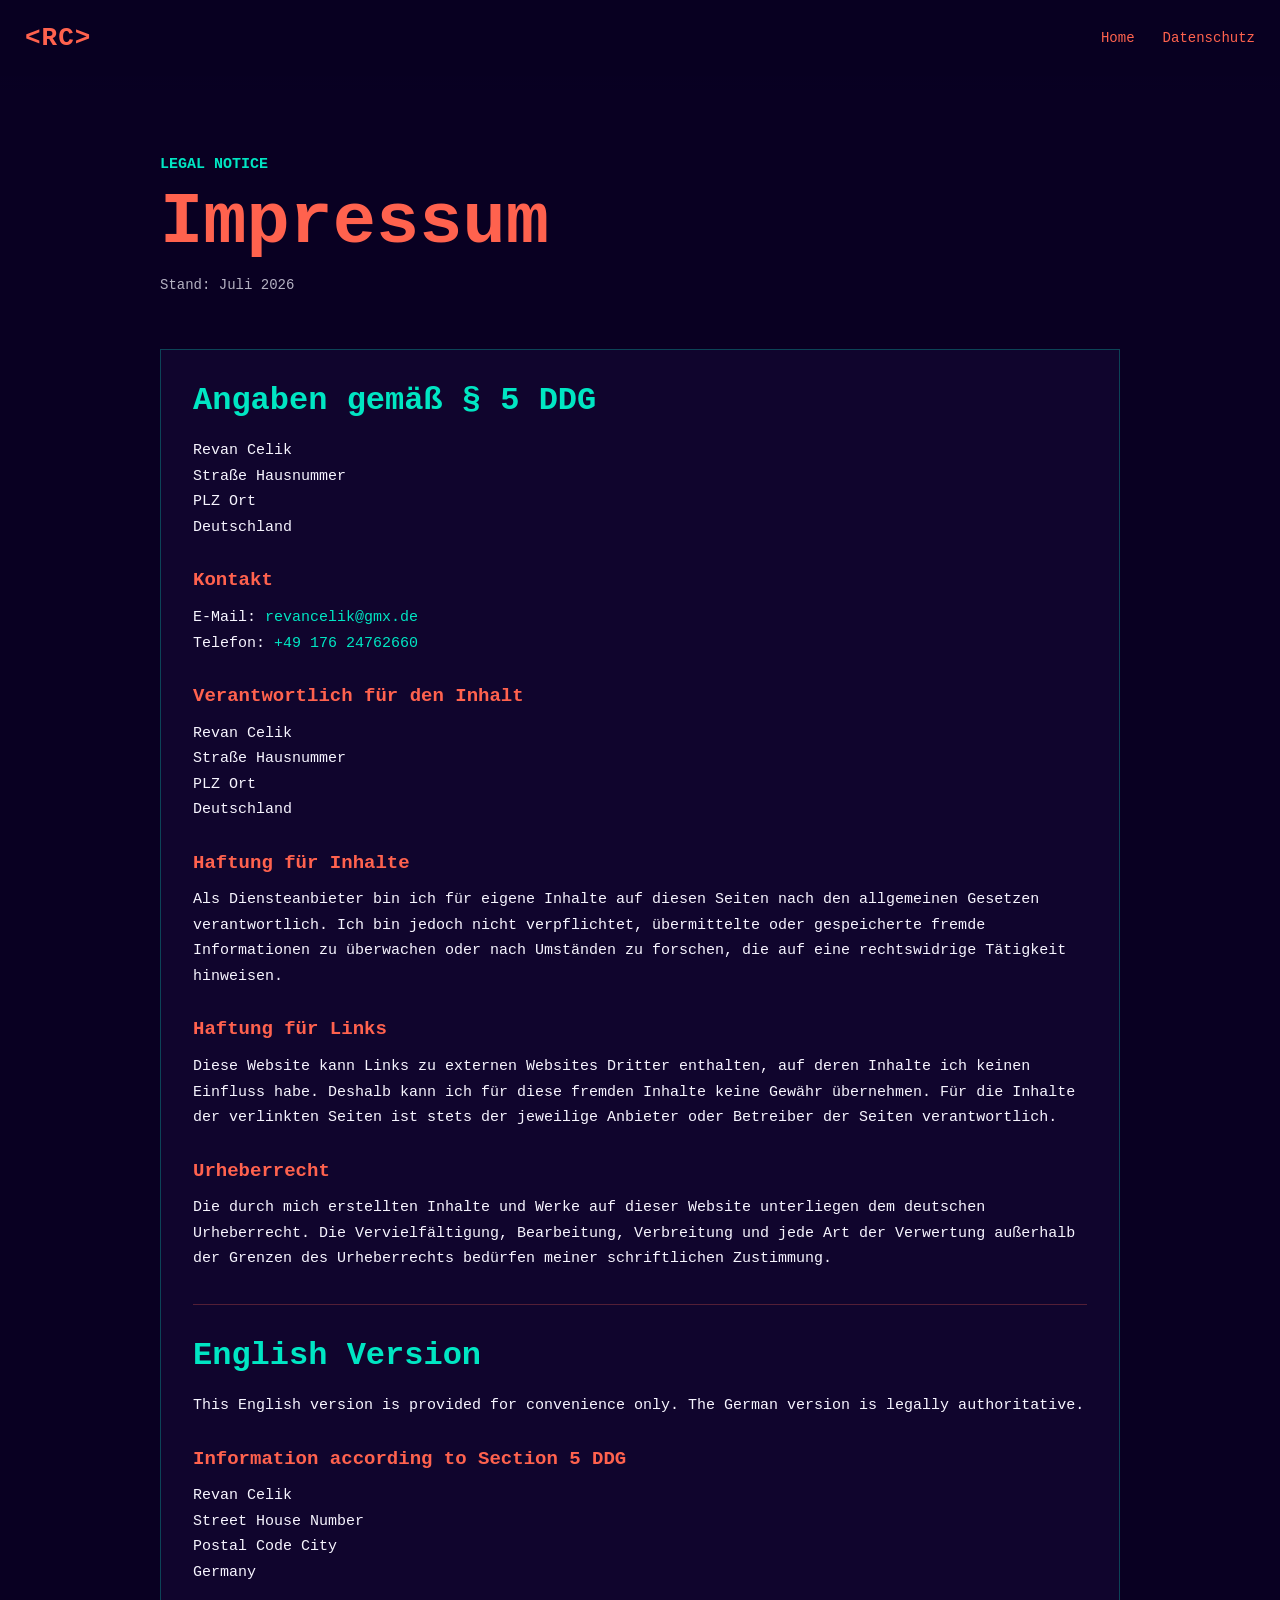
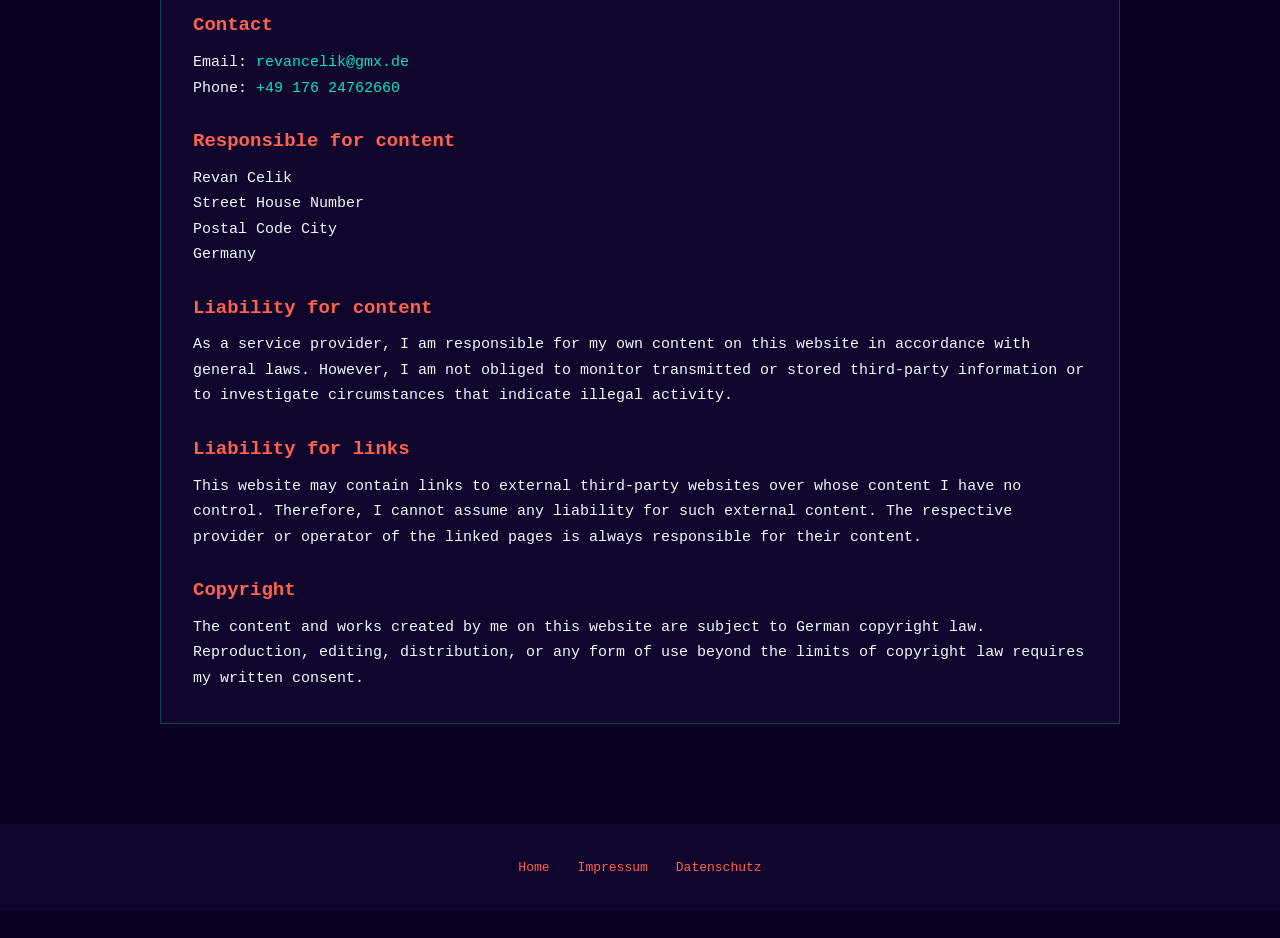
==== legal/legalnotice.html @ 3f2fee21 "Add legal.css for styling legal documents with responsive design and custom fonts" ====
<!DOCTYPE html>
<html lang="de">
<head>
    <meta charset="UTF-8">
    <meta name="viewport" content="width=device-width, initial-scale=1.0">
    <title>Impressum | Revan Celik</title>
    <link rel="stylesheet" href="./legal.css">
</head>

<body>
    <header class="legal-header">
        <a class="legal-logo" href="../index.html" aria-label="Zur Startseite">
            &lt;RC&gt;
        </a>

        <nav class="legal-nav" aria-label="Rechtliche Navigation">
            <a href="../index.html">Home</a>
            <a href="./privacypolicy.html">Datenschutz</a>
        </nav>
    </header>

    <main class="legal-main">
        <section class="legal-hero">
            <p class="legal-label">Legal Notice</p>
            <h1 class="legal-title">Impressum</h1>
            <p class="legal-updated">Stand: Juli 2026</p>
        </section>

        <div class="legal-content">
            <section class="legal-section">
                <h2>Angaben gemäß § 5 DDG</h2>

                <p>
                    Revan Celik<br>
                    Straße Hausnummer<br>
                    PLZ Ort<br>
                    Deutschland
                </p>

                <h3>Kontakt</h3>

                <p>
                    E-Mail:
                    <a href="mailto:revancelik@gmx.de">revancelik@gmx.de</a><br>
                    Telefon:
                    <a href="tel:+4917624762660">+49 176 24762660</a>
                </p>

                <h3>Verantwortlich für den Inhalt</h3>

                <p>
                    Revan Celik<br>
                    Straße Hausnummer<br>
                    PLZ Ort<br>
                    Deutschland
                </p>

                <h3>Haftung für Inhalte</h3>

                <p>
                    Als Diensteanbieter bin ich für eigene Inhalte auf diesen Seiten nach den allgemeinen Gesetzen
                    verantwortlich. Ich bin jedoch nicht verpflichtet, übermittelte oder gespeicherte fremde
                    Informationen zu überwachen oder nach Umständen zu forschen, die auf eine rechtswidrige Tätigkeit
                    hinweisen.
                </p>

                <h3>Haftung für Links</h3>

                <p>
                    Diese Website kann Links zu externen Websites Dritter enthalten, auf deren Inhalte ich keinen
                    Einfluss habe. Deshalb kann ich für diese fremden Inhalte keine Gewähr übernehmen. Für die Inhalte
                    der verlinkten Seiten ist stets der jeweilige Anbieter oder Betreiber der Seiten verantwortlich.
                </p>

                <h3>Urheberrecht</h3>

                <p>
                    Die durch mich erstellten Inhalte und Werke auf dieser Website unterliegen dem deutschen
                    Urheberrecht. Die Vervielfältigung, Bearbeitung, Verbreitung und jede Art der Verwertung außerhalb
                    der Grenzen des Urheberrechts bedürfen meiner schriftlichen Zustimmung.
                </p>

                <div class="legal-language-block">
                    <h2>English Version</h2>

                    <p class="legal-note">
                        This English version is provided for convenience only. The German version is legally authoritative.
                    </p>

                    <h3>Information according to Section 5 DDG</h3>

                    <p>
                        Revan Celik<br>
                        Street House Number<br>
                        Postal Code City<br>
                        Germany
                    </p>

                    <h3>Contact</h3>

                    <p>
                        Email:
                        <a href="mailto:revancelik@gmx.de">revancelik@gmx.de</a><br>
                        Phone:
                        <a href="tel:+4917624762660">+49 176 24762660</a>
                    </p>

                    <h3>Responsible for content</h3>

                    <p>
                        Revan Celik<br>
                        Street House Number<br>
                        Postal Code City<br>
                        Germany
                    </p>

                    <h3>Liability for content</h3>

                    <p>
                        As a service provider, I am responsible for my own content on this website in accordance with
                        general laws. However, I am not obliged to monitor transmitted or stored third-party information
                        or to investigate circumstances that indicate illegal activity.
                    </p>

                    <h3>Liability for links</h3>

                    <p>
                        This website may contain links to external third-party websites over whose content I have no
                        control. Therefore, I cannot assume any liability for such external content. The respective
                        provider or operator of the linked pages is always responsible for their content.
                    </p>

                    <h3>Copyright</h3>

                    <p>
                        The content and works created by me on this website are subject to German copyright law.
                        Reproduction, editing, distribution, or any form of use beyond the limits of copyright law
                        requires my written consent.
                    </p>
                </div>
            </section>
        </div>
    </main>

    <footer class="legal-footer">
        <div class="legal-footer-inner">
            <a href="../index.html">Home</a>
            <a href="./legalnotice.html">Impressum</a>
            <a href="./privacypolicy.html">Datenschutz</a>
        </div>
    </footer>
</body>
</html>
---- legal/legal.css ----
@font-face {
    font-family: "Fira Code";
    src: url("../fonts/FiraCode-Regular.woff2") format("woff2");
    font-weight: 400;
    font-style: normal;
    font-display: swap;
}

@font-face {
    font-family: "Fira Code";
    src: url("../fonts/FiraCode-Medium.woff2") format("woff2");
    font-weight: 500;
    font-style: normal;
    font-display: swap;
}

@font-face {
    font-family: "Fira Code";
    src: url("../fonts/FiraCode-SemiBold.woff2") format("woff2");
    font-weight: 600;
    font-style: normal;
    font-display: swap;
}

@font-face {
    font-family: "Fira Code";
    src: url("../fonts/FiraCode-Bold.woff2") format("woff2");
    font-weight: 700;
    font-style: normal;
    font-display: swap;
}

:root {
    --background: #090022;
    --background-secondary: #10052d;
    --primary: #00e6c3;
    --accent: #ff624e;
    --text: #f7f5ff;
    --header-height: 76px;
}

* {
    box-sizing: border-box;
    margin: 0;
    padding: 0;
}

html {
    scroll-behavior: smooth;
}

body {
    min-width: 320px;
    min-height: 100vh;
    background-color: var(--background);
    color: var(--text);
    font-family: "Fira Code", monospace;
}

a {
    color: inherit;
    text-decoration: none;
}

.legal-header {
    position: fixed;
    top: 0;
    left: 0;
    z-index: 1000;

    display: flex;
    align-items: center;
    justify-content: space-between;

    width: 100%;
    height: var(--header-height);
    padding: 0 max(24px, calc((100% - 1230px) / 2));

    background-color: rgba(9, 0, 34, 0.96);
    backdrop-filter: blur(10px);
}

.legal-header::after {
    content: "";
    position: absolute;
    left: 0;
    bottom: -14px;

    width: 100%;
    height: 14px;

    background: linear-gradient(
        to bottom,
        rgba(9, 0, 34, 0.75),
        rgba(9, 0, 34, 0)
    );

    pointer-events: none;
}

.legal-logo {
    color: var(--accent);
    font-size: 26px;
    font-weight: 700;
    letter-spacing: 1px;
}

.legal-nav {
    display: flex;
    align-items: center;
    gap: 28px;
}

.legal-nav a {
    color: var(--accent);
    font-size: 14px;
    font-weight: 500;
    transition:
        color 150ms ease,
        transform 150ms ease;
}

.legal-nav a:hover {
    color: var(--primary);
    transform: translateY(-2px);
}

.legal-main {
    width: min(100% - 48px, 960px);
    margin: 0 auto;
    padding: calc(var(--header-height) + 80px) 0 100px;
}

.legal-hero {
    margin-bottom: 56px;
}

.legal-label {
    margin-bottom: 14px;
    color: var(--primary);
    font-size: 15px;
    font-weight: 600;
    text-transform: uppercase;
}

.legal-title {
    color: var(--accent);
    font-size: clamp(38px, 6vw, 72px);
    line-height: 1;
}

.legal-updated {
    margin-top: 18px;
    color: rgba(247, 245, 255, 0.72);
    font-size: 14px;
}

.legal-content {
    display: flex;
    flex-direction: column;
    gap: 42px;
}

.legal-section {
    padding: 32px;
    border: 1px solid rgba(0, 230, 195, 0.28);
    background-color: var(--background-secondary);
}

.legal-section h2 {
    margin-bottom: 18px;
    color: var(--primary);
    font-size: clamp(22px, 3vw, 32px);
    line-height: 1.2;
}

.legal-section h3 {
    margin: 28px 0 12px;
    color: var(--accent);
    font-size: 19px;
    line-height: 1.3;
}

.legal-section p,
.legal-section li {
    color: var(--text);
    font-size: 15px;
    line-height: 1.7;
}

.legal-section p + p {
    margin-top: 14px;
}

.legal-section ul {
    margin: 12px 0 0 22px;
}

.legal-section a {
    color: var(--primary);
    word-break: break-word;
}

.legal-section a:hover {
    color: var(--accent);
    text-decoration: underline;
}

.legal-note {
    color: rgba(247, 245, 255, 0.72);
    font-size: 13px;
}

.legal-language-block {
    margin-top: 32px;
    padding-top: 32px;
    border-top: 1px solid rgba(255, 98, 78, 0.28);
}

.legal-footer {
    padding: 36px 24px;
    background-color: var(--background-secondary);
}

.legal-footer-inner {
    display: flex;
    justify-content: center;
    gap: 28px;
    width: min(100%, 1230px);
    margin: 0 auto;
}

.legal-footer a {
    color: var(--accent);
    font-size: 13px;
    transition: color 150ms ease;
}

.legal-footer a:hover {
    color: var(--primary);
}

@media only screen and (max-width: 700px) {
    :root {
        --header-height: 68px;
    }

    .legal-header {
        padding: 0 16px;
    }

    .legal-logo {
        font-size: 21px;
    }

    .legal-nav {
        gap: 16px;
    }

    .legal-nav a {
        font-size: 12px;
    }

    .legal-main {
        width: min(100% - 32px, 960px);
        padding: calc(var(--header-height) + 60px) 0 80px;
    }

    .legal-section {
        padding: 24px 18px;
    }

    .legal-section p,
    .legal-section li {
        font-size: 14px;
    }

    .legal-footer-inner {
        flex-direction: column;
        align-items: center;
        gap: 16px;
    }
}
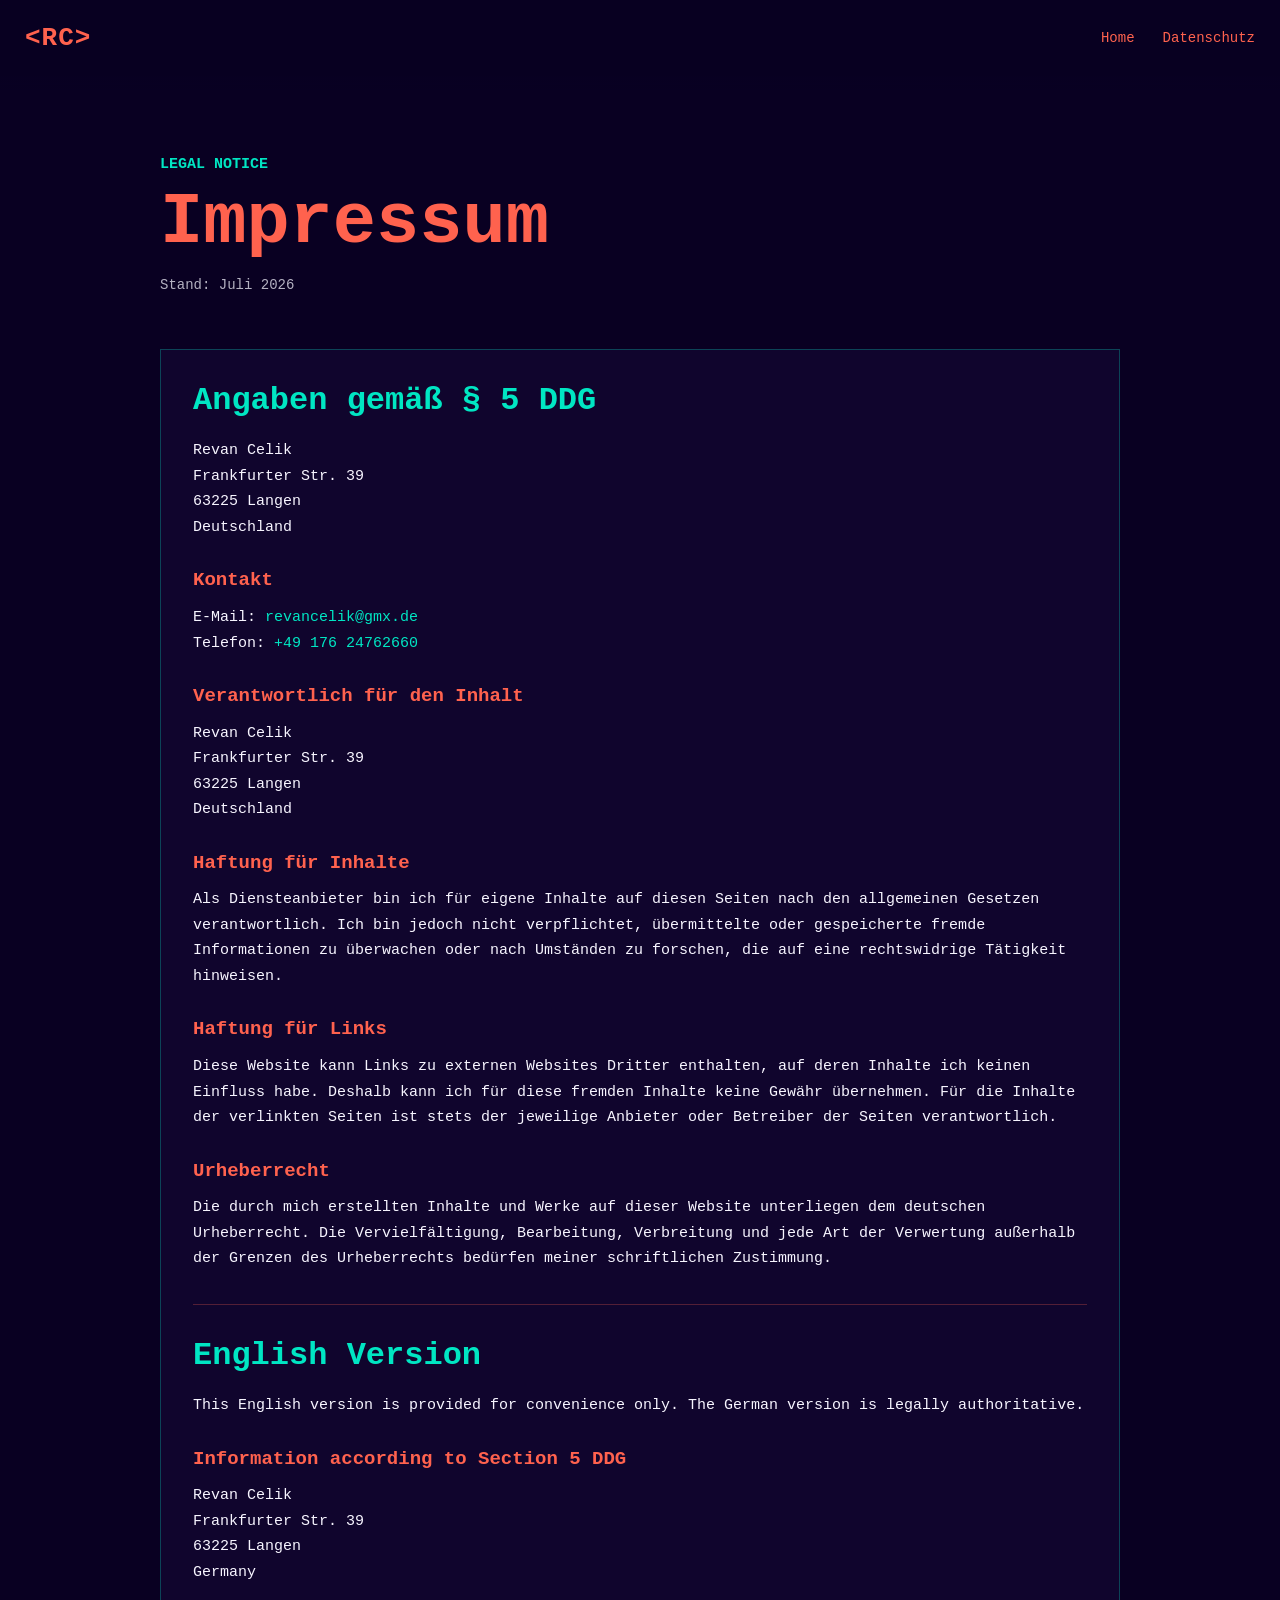
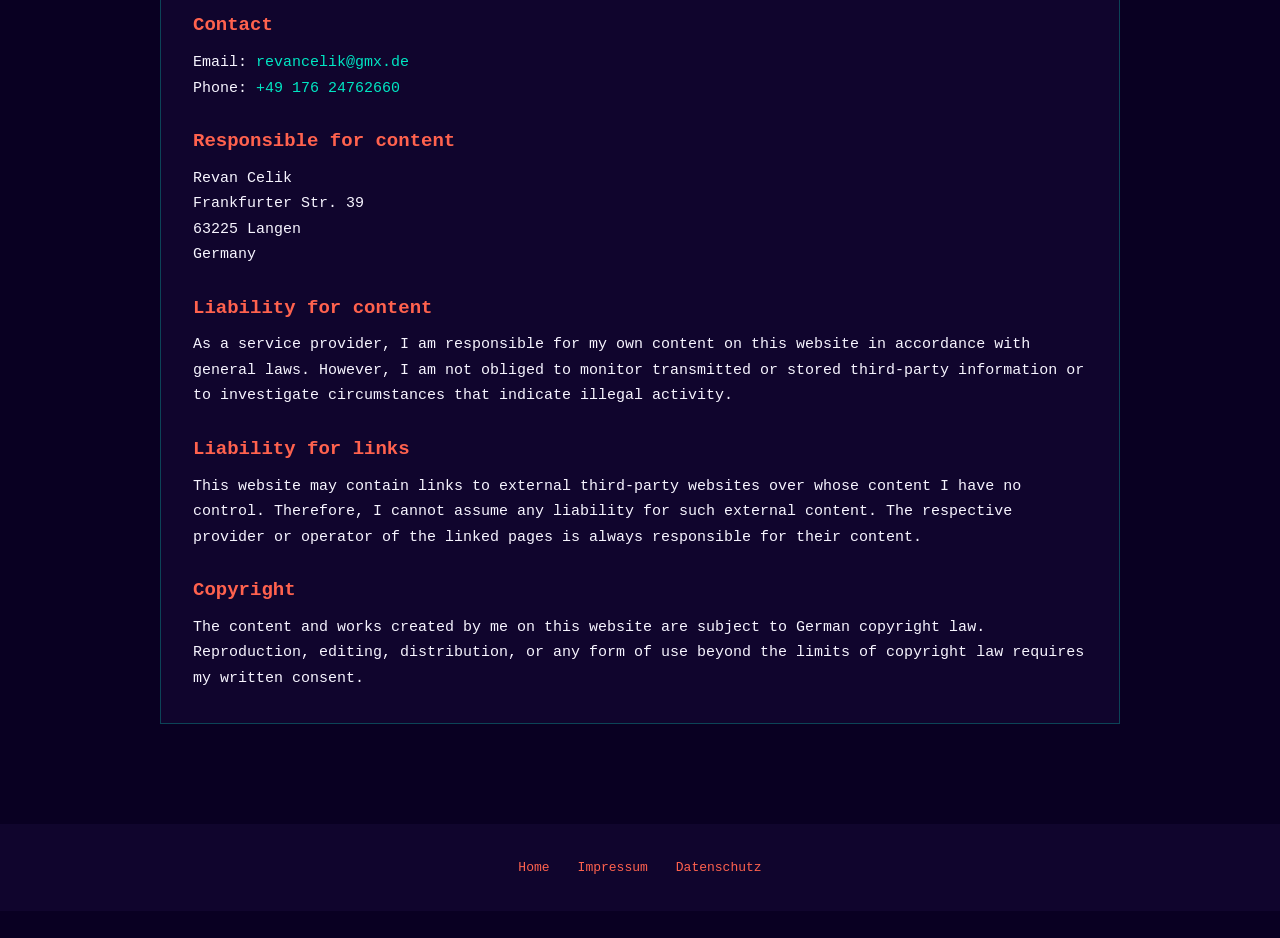
==== commit 6f236944: "Add mobile skills call-to-action and update legal address details" ====
--- a/legal/legalnotice.html
+++ b/legal/legalnotice.html
@@ -32,8 +32,8 @@
 
                 <p>
                     Revan Celik<br>
-                    Straße Hausnummer<br>
-                    PLZ Ort<br>
+                    Frankfurter Str. 39<br>
+                    63225 Langen<br>
                     Deutschland
                 </p>
 
@@ -50,8 +50,8 @@
 
                 <p>
                     Revan Celik<br>
-                    Straße Hausnummer<br>
-                    PLZ Ort<br>
+                    Frankfurter Str. 39<br>
+                    63225 Langen<br>
                     Deutschland
                 </p>
 
@@ -91,8 +91,8 @@
 
                     <p>
                         Revan Celik<br>
-                        Street House Number<br>
-                        Postal Code City<br>
+                        Frankfurter Str. 39<br>
+                        63225 Langen<br>
                         Germany
                     </p>
 
@@ -109,8 +109,8 @@
 
                     <p>
                         Revan Celik<br>
-                        Street House Number<br>
-                        Postal Code City<br>
+                        Frankfurter Str. 39<br>
+                        63225 Langen<br>
                         Germany
                     </p>
 
--- a/legal/legal.css
+++ b/legal/legal.css
@@ -89,11 +89,9 @@
     width: 100%;
     height: 14px;
 
-    background: linear-gradient(
-        to bottom,
-        rgba(9, 0, 34, 0.75),
-        rgba(9, 0, 34, 0)
-    );
+    background: linear-gradient(to bottom,
+            rgba(9, 0, 34, 0.75),
+            rgba(9, 0, 34, 0));
 
     pointer-events: none;
 }
@@ -188,7 +186,7 @@
     line-height: 1.7;
 }
 
-.legal-section p + p {
+.legal-section p+p {
     margin-top: 14px;
 }
 
@@ -266,6 +264,13 @@
         padding: calc(var(--header-height) + 60px) 0 80px;
     }
 
+    .legal-title {
+        font-size: clamp(28px, 9vw, 42px);
+        line-height: 1.1;
+        overflow-wrap: anywhere;
+        hyphens: auto;
+    }
+
     .legal-section {
         padding: 24px 18px;
     }
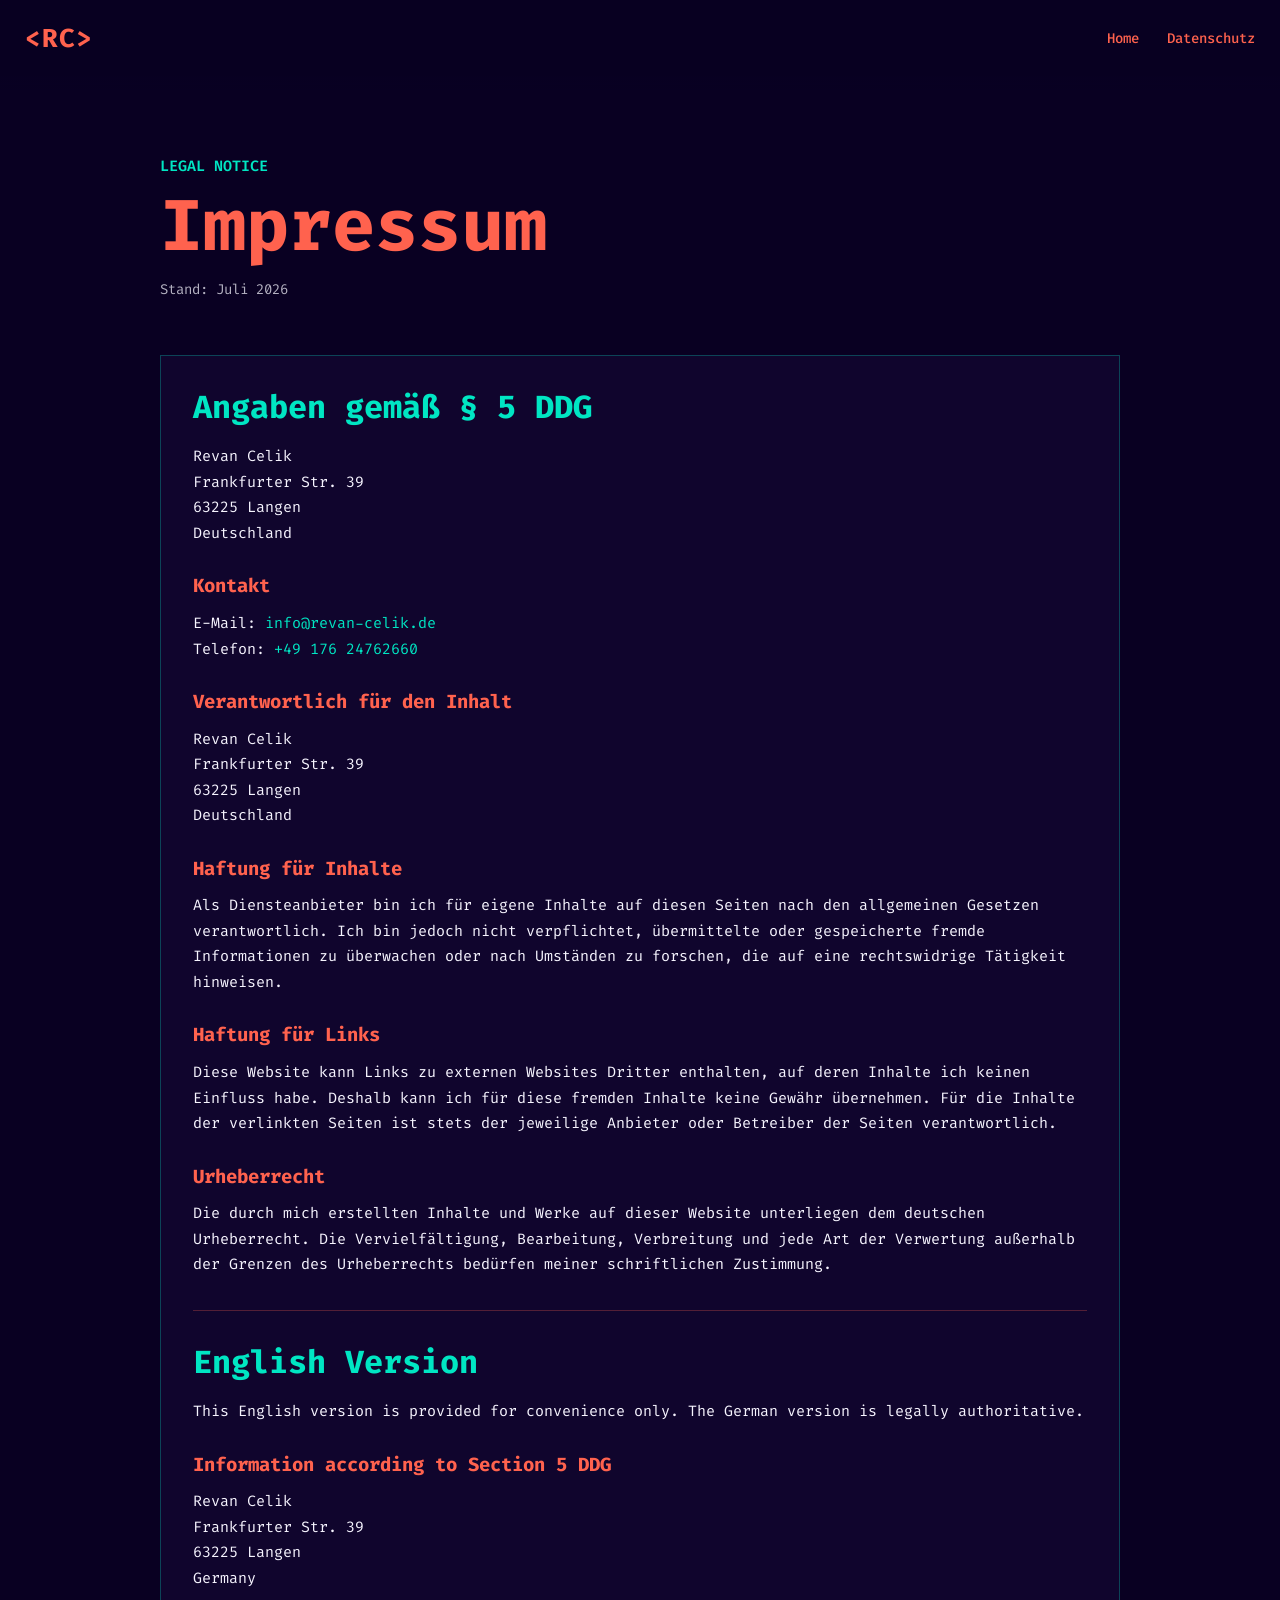
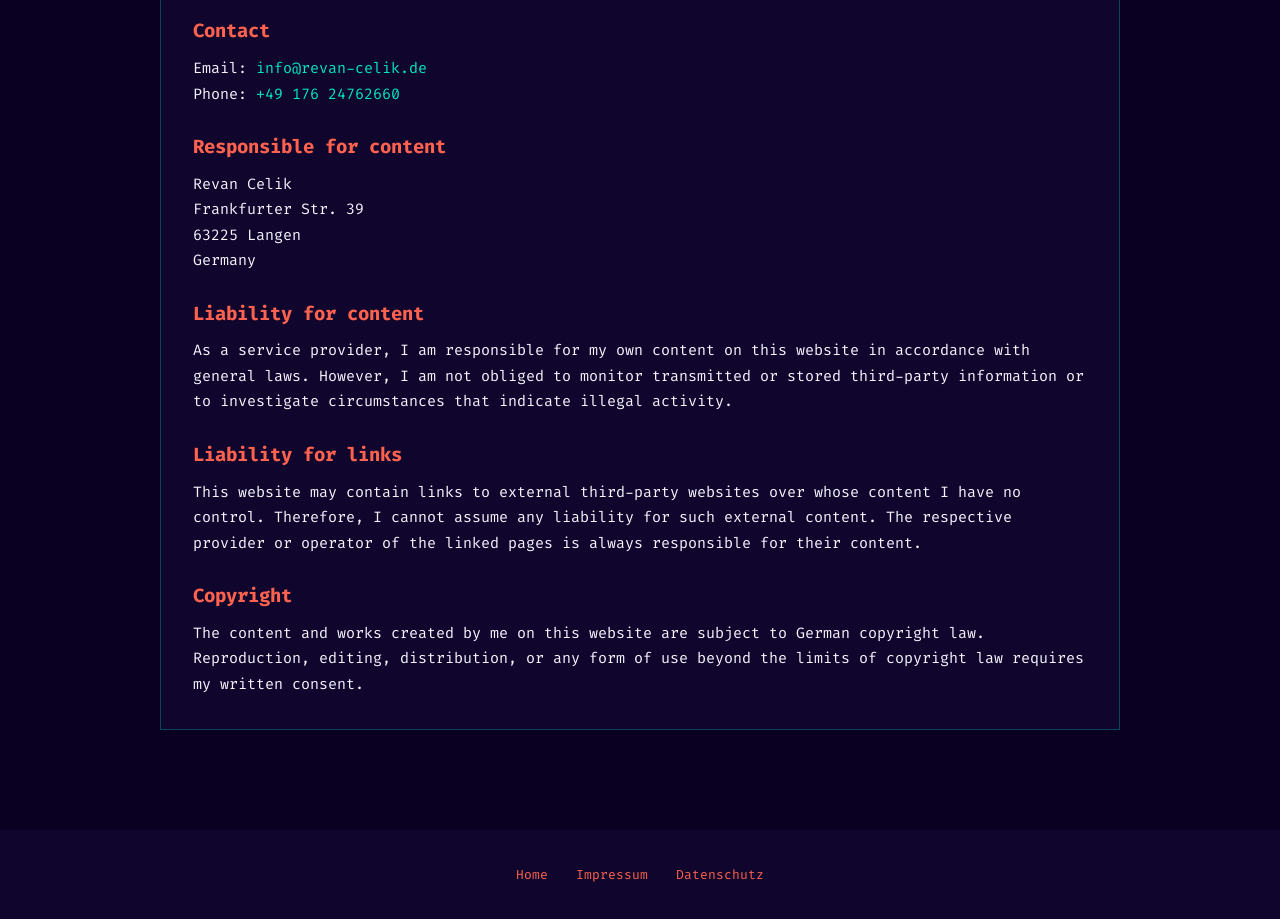
==== commit 2e87e352: "Update contact form email and enhance validation messages" ====
--- a/legal/legalnotice.html
+++ b/legal/legalnotice.html
@@ -41,7 +41,7 @@
 
                 <p>
                     E-Mail:
-                    <a href="mailto:revancelik@gmx.de">revancelik@gmx.de</a><br>
+                    <a href="mailto:info@revan-celik.de">info@revan-celik.de</a><br>
                     Telefon:
                     <a href="tel:+4917624762660">+49 176 24762660</a>
                 </p>
@@ -100,7 +100,7 @@
 
                     <p>
                         Email:
-                        <a href="mailto:revancelik@gmx.de">revancelik@gmx.de</a><br>
+                        <a href="mailto:info@revan-celik.de">info@revan-celik.de</a><br>
                         Phone:
                         <a href="tel:+4917624762660">+49 176 24762660</a>
                     </p>
@@ -150,4 +150,4 @@
         </div>
     </footer>
 </body>
-</html>+</html>
--- a/legal/legal.css
+++ b/legal/legal.css
@@ -1,6 +1,6 @@
 @font-face {
     font-family: "Fira Code";
-    src: url("../fonts/FiraCode-Regular.woff2") format("woff2");
+    src: url("../fonts/FiraCode-Regular.ttf") format("truetype");
     font-weight: 400;
     font-style: normal;
     font-display: swap;
@@ -8,7 +8,7 @@
 
 @font-face {
     font-family: "Fira Code";
-    src: url("../fonts/FiraCode-Medium.woff2") format("woff2");
+    src: url("../fonts/FiraCode-Medium.ttf") format("truetype");
     font-weight: 500;
     font-style: normal;
     font-display: swap;
@@ -16,7 +16,7 @@
 
 @font-face {
     font-family: "Fira Code";
-    src: url("../fonts/FiraCode-SemiBold.woff2") format("woff2");
+    src: url("../fonts/FiraCode-SemiBold.ttf") format("truetype");
     font-weight: 600;
     font-style: normal;
     font-display: swap;
@@ -24,7 +24,7 @@
 
 @font-face {
     font-family: "Fira Code";
-    src: url("../fonts/FiraCode-Bold.woff2") format("woff2");
+    src: url("../fonts/FiraCode-Bold.ttf") format("truetype");
     font-weight: 700;
     font-style: normal;
     font-display: swap;
@@ -285,4 +285,4 @@
         align-items: center;
         gap: 16px;
     }
-}+}
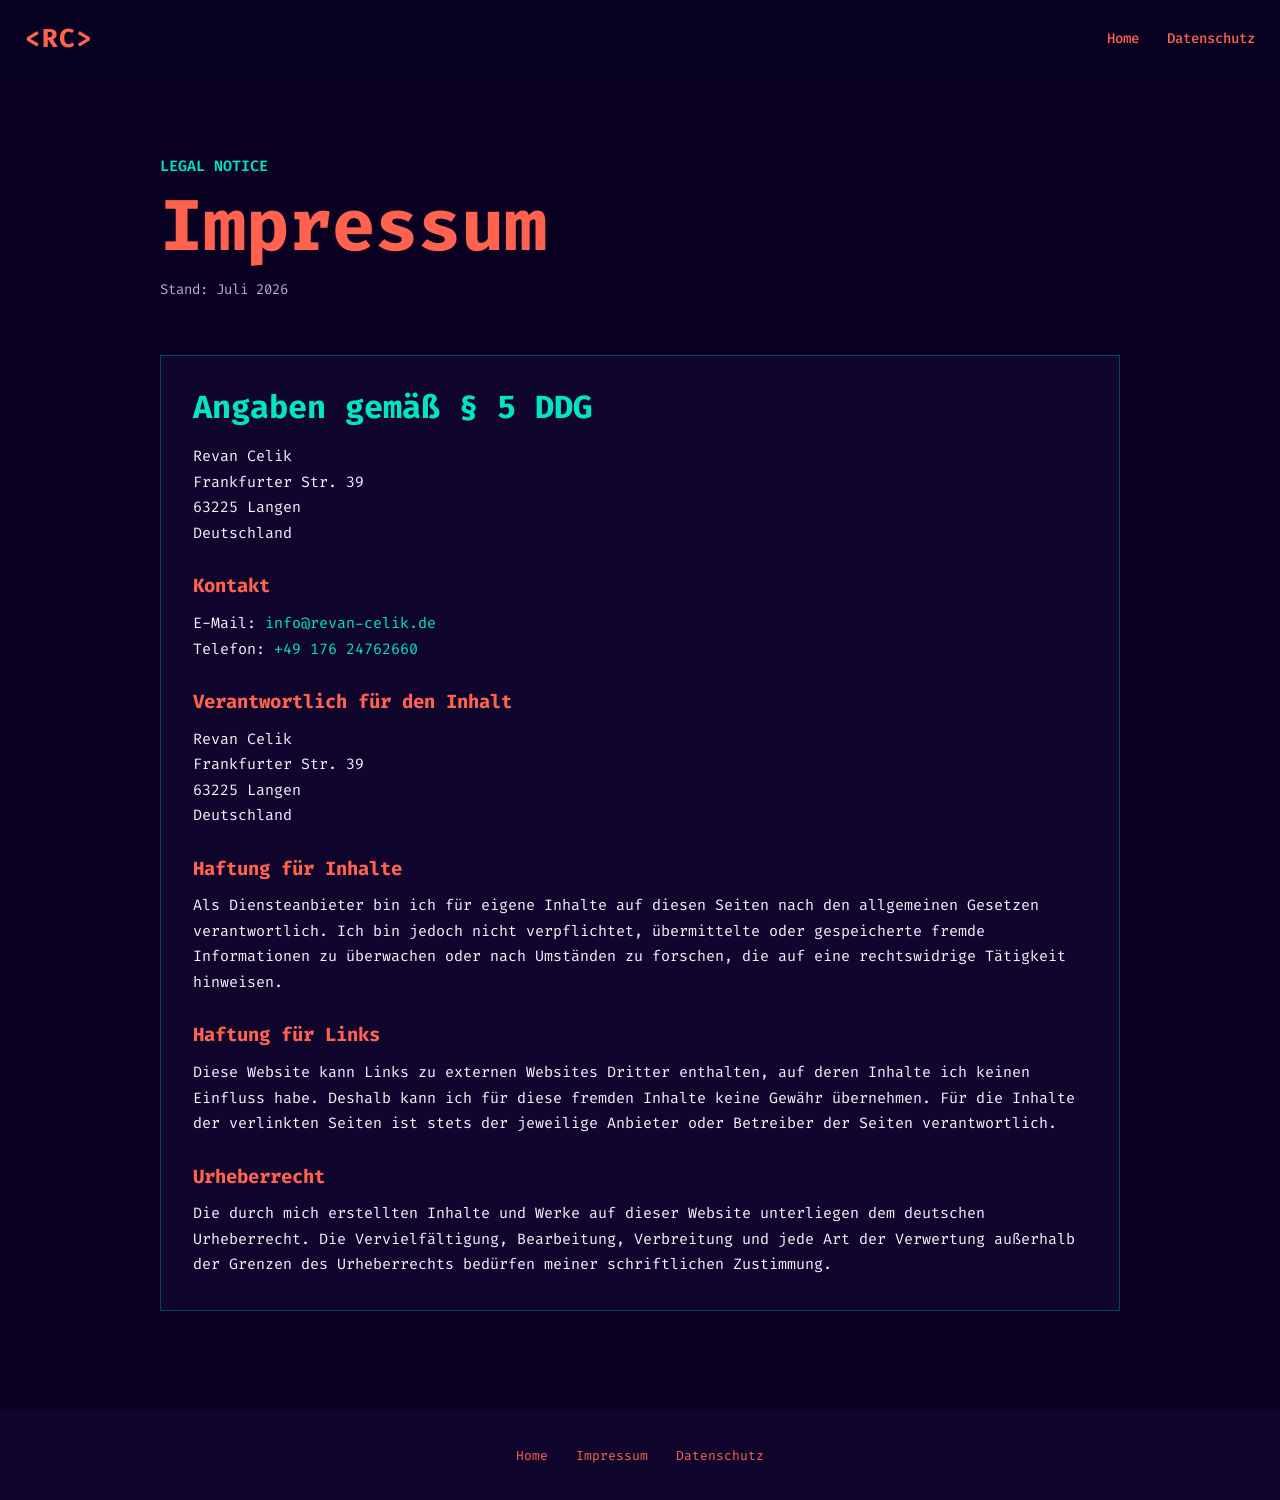
==== commit 4b6dc5f2: "Add scroll animations and legal /privacy language functionality" ====
--- a/legal/legalnotice.html
+++ b/legal/legalnotice.html
@@ -149,5 +149,6 @@
             <a href="./privacypolicy.html">Datenschutz</a>
         </div>
     </footer>
+    <script src="./legal-language.js"></script>
 </body>
 </html>
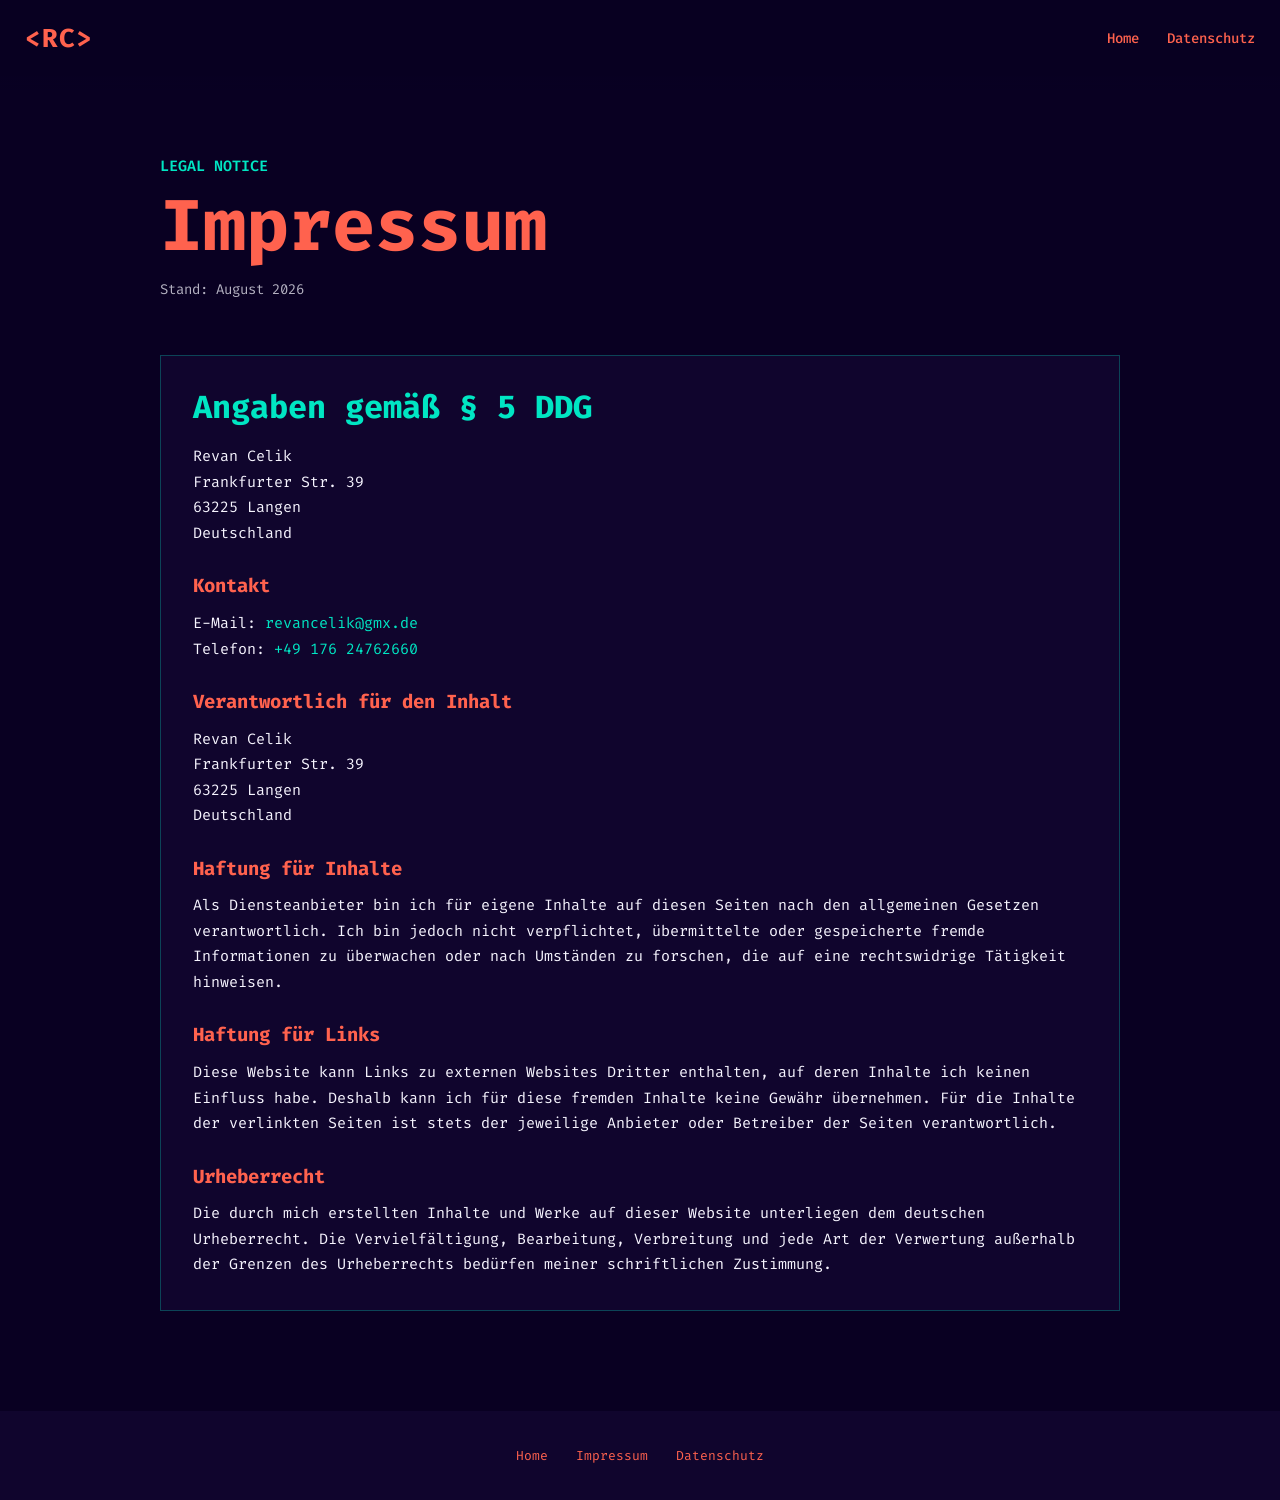
==== commit 9372dd20: "Update contact information and legal language for accuracy" ====
--- a/legal/legalnotice.html
+++ b/legal/legalnotice.html
@@ -23,7 +23,7 @@
         <section class="legal-hero">
             <p class="legal-label">Legal Notice</p>
             <h1 class="legal-title">Impressum</h1>
-            <p class="legal-updated">Stand: Juli 2026</p>
+            <p class="legal-updated">Stand: August 2026</p>
         </section>
 
         <div class="legal-content">
@@ -41,7 +41,7 @@
 
                 <p>
                     E-Mail:
-                    <a href="mailto:info@revan-celik.de">info@revan-celik.de</a><br>
+                    <a href="mailto:revancelik@gmx.de">revancelik@gmx.de</a><br>
                     Telefon:
                     <a href="tel:+4917624762660">+49 176 24762660</a>
                 </p>
@@ -100,7 +100,7 @@
 
                     <p>
                         Email:
-                        <a href="mailto:info@revan-celik.de">info@revan-celik.de</a><br>
+                        <a href="mailto:revancelik@gmx.de">revancelik@gmx.de</a><br>
                         Phone:
                         <a href="tel:+4917624762660">+49 176 24762660</a>
                     </p>
